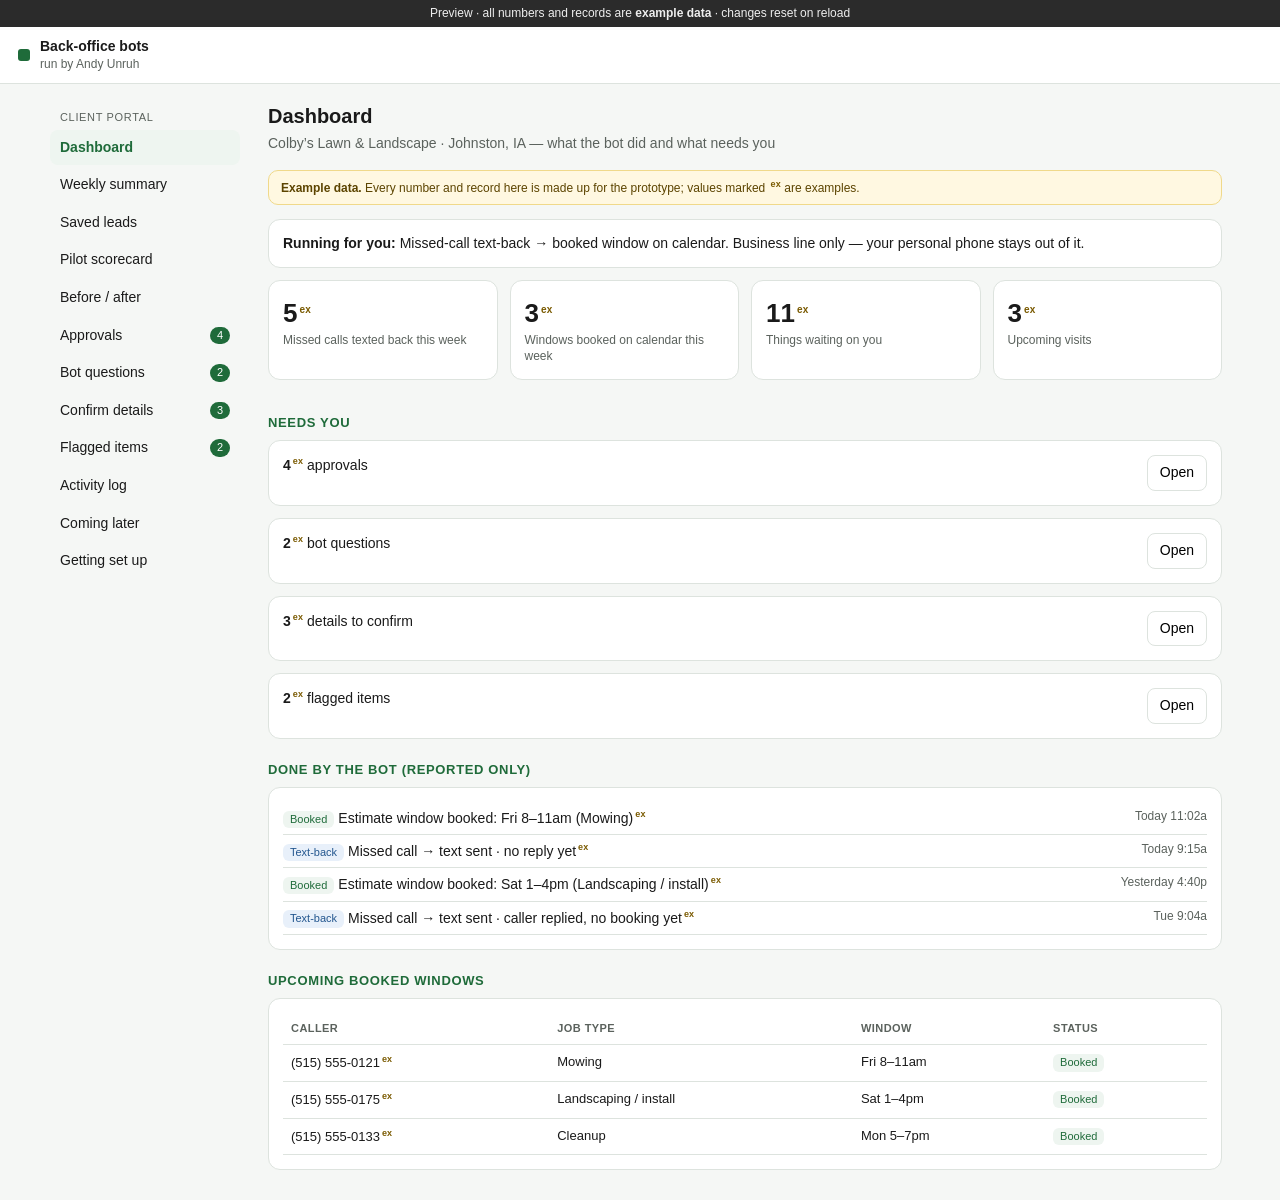
==== c/e19d1443bfefc0c1/index.html @ 12fc7c56 "Polish 2026-10-19: review items 2-6 + Colby client-only copy - Leads: 'Texted back in N min' pill in" ====
<!DOCTYPE html>
<html lang="en"><head><meta charset="utf-8"><meta name="viewport" content="width=device-width,initial-scale=1">
<meta name="robots" content="noindex,nofollow">
<title>Colby’s Lawn  Landscape — bot portal (preview)</title>
<link rel="stylesheet" href="styles.css"></head>
<body>
<div class="proto"><span class="full">Preview · all numbers and records are <b>example data</b> · changes reset on reload</span><span class="short">Preview · <b>example data</b> · resets on reload</span></div>
<header class="top">
  <div class="brand"><span class="dot"></span><div><b>Back-office bots</b><small>run by Andy Unruh</small></div></div>
</header>
<div class="shell">
  <nav id="nav"></nav>
  <main id="main"></main>
</div>
<div id="modal" class="modal hidden"><div class="mbox" id="mbox" role="dialog" aria-modal="true"></div></div>
<div id="toast" class="toast hidden" role="status"></div>
<script src="data.js"></script>
<script src="app.js"></script>
<script src="extras.js"></script>
<script>render()</script>
</body></html>
---- c/e19d1443bfefc0c1/styles.css ----
:root{--ink:#1a1a1a;--muted:#5b625d;--line:#dde3de;--bg:#f5f7f5;--accent:#1f6b3a;--soft:#eef5f0;--warn:#a15c00;--warnbg:#fff4e0;--bad:#a12a2a;--badbg:#fbeaea;--blue:#24578f;--bluebg:#e8f0fa}
*{box-sizing:border-box}body{margin:0;font-family:-apple-system,BlinkMacSystemFont,"Segoe UI",Roboto,"Liberation Sans",sans-serif;color:var(--ink);background:var(--bg);font-size:14px;line-height:1.4}
.proto{background:#2b2b2b;color:#eee;font-size:12px;padding:5px 14px;text-align:center}
.top{display:flex;justify-content:space-between;align-items:center;gap:12px;flex-wrap:wrap;padding:10px 18px;background:#fff;border-bottom:1px solid var(--line)}
.brand{display:flex;gap:10px;align-items:center}.brand small{display:block;color:var(--muted);font-size:12px}.dot{width:12px;height:12px;border-radius:3px;background:var(--accent)}
.ctrls{display:flex;gap:12px;align-items:center;flex-wrap:wrap}.ctrls label{font-size:12px;color:var(--muted);display:flex;gap:6px;align-items:center}
select,input,textarea{font:inherit;font-size:16px;padding:6px 8px;border:1px solid var(--line);border-radius:8px;background:#fff}textarea{width:100%;min-height:96px;resize:vertical;display:block;margin:4px 0}
.seg{display:flex;border:1px solid var(--line);border-radius:8px;overflow:hidden}.seg button{border:0;background:#fff;padding:7px 12px;cursor:pointer;font:inherit}.seg button.on{background:var(--accent);color:#fff}
.shell{display:flex;max-width:1200px;margin:0 auto}
nav{width:210px;padding:14px 10px;flex-shrink:0;position:relative}nav a{display:flex;align-items:center;gap:8px;justify-content:space-between;padding:8px 10px;border-radius:8px;color:var(--ink);text-decoration:none;margin-bottom:2px;cursor:pointer}nav a.on{background:var(--soft);color:var(--accent);font-weight:600}nav a:hover{background:#eaefeb}
nav .sec{font-size:11px;text-transform:uppercase;letter-spacing:.06em;color:var(--muted);margin:12px 10px 4px}
.cnt{background:var(--accent);color:#fff;border-radius:10px;font-size:11px;padding:1px 7px}
main{flex:1;padding:18px;min-width:0}
h1{font-size:20px;margin:0 0 4px}.sub{color:var(--muted);margin:0 0 16px}
h2{font-size:13px;text-transform:uppercase;letter-spacing:.05em;color:var(--accent);margin:22px 0 8px}
.card{background:#fff;border:1px solid var(--line);border-radius:12px;padding:14px;margin-bottom:12px}
.grid{display:grid;grid-template-columns:repeat(auto-fit,minmax(170px,1fr));gap:12px}
.stat .n{font-size:26px;font-weight:700}.stat .l{color:var(--muted);font-size:12px}
.exm{font-size:9px;font-weight:600;color:#7a5a00;margin-left:2px;letter-spacing:.02em;cursor:help;font-family:inherit}.stat .n .exm{font-size:10px}
.exbanner{background:#fff8e1;border:1px solid #f0d98a;color:#5c4400;border-radius:10px;padding:7px 12px;margin:0 0 14px}
.tag{display:inline-block;font-size:11px;border-radius:6px;padding:1px 7px;background:var(--soft);color:var(--accent);margin-right:4px}.tag.warn{background:var(--warnbg);color:var(--warn)}.tag.bad{background:var(--badbg);color:var(--bad)}.tag.blue{background:var(--bluebg);color:var(--blue)}.tag.gray{background:#eee;color:#555}
.row{display:flex;justify-content:space-between;gap:10px;align-items:flex-start;flex-wrap:wrap}.muted{color:var(--muted)}.small{font-size:12px}
.btns{display:flex;gap:8px;flex-wrap:wrap;margin-top:10px}
button.b{border:1px solid var(--line);background:#fff;border-radius:8px;padding:7px 12px;cursor:pointer;font:inherit}button.b:hover{background:#f0f0f0}
button.p{background:var(--accent);border-color:var(--accent);color:#fff}button.p:hover{background:#17532c}button.r{color:var(--bad);border-color:#e6bcbc}
.sms{background:var(--bg);border-radius:10px;padding:10px;margin-top:8px}.msg{max-width:80%;padding:7px 10px;border-radius:12px;margin:4px 0;font-size:13px}.msg.in{background:#fff;border:1px solid var(--line)}.msg.out{background:var(--accent);color:#fff;margin-left:auto}.msg small{display:block;opacity:.7;font-size:10px}
table{width:100%;border-collapse:collapse;font-size:13px}td,th{text-align:left;padding:8px;border-bottom:1px solid var(--line);vertical-align:top}th{font-size:11px;text-transform:uppercase;color:var(--muted);letter-spacing:.04em}
.tw{overflow-x:auto}
.sw{position:relative;display:inline-block;width:42px;height:24px}.sw input{opacity:0;width:0;height:0}.sw span{position:absolute;inset:0;background:#c9cfca;border-radius:24px;cursor:pointer;transition:.2s}.sw span:before{content:"";position:absolute;width:18px;height:18px;left:3px;top:3px;background:#fff;border-radius:50%;transition:.2s}.sw input:checked+span{background:var(--accent)}.sw input:checked+span:before{transform:translateX(18px)}
.later{border-style:dashed;border-color:#b9c2bb;background:#fbfcfb}
.banner{border-radius:10px;padding:10px 12px;margin-bottom:12px}.banner.admin{background:#2b2b2b;color:#fff}.banner.paused{background:var(--warnbg);color:var(--warn);border:1px solid #f0d098}
.empty{text-align:center;color:var(--muted);padding:26px}
.modal{position:fixed;inset:0;background:rgba(0,0,0,.35);display:flex;align-items:center;justify-content:center;padding:16px;z-index:9}.mbox{background:#fff;border-radius:12px;max-width:520px;width:100%;padding:18px;max-height:calc(100vh - 32px);overflow:auto}
.hidden{display:none!important}.toast{position:fixed;bottom:18px;left:50%;transform:translateX(-50%);background:#222;color:#fff;padding:9px 16px;border-radius:8px;z-index:10;display:flex;gap:12px;align-items:center;max-width:calc(100vw - 24px)}.toast .undo{background:#fff;color:#222;border-color:#fff;font-weight:600}
.ph{font-family:ui-monospace,monospace;background:#f3f3f3;border:1px dashed #bbb;border-radius:6px;padding:2px 6px;font-size:12px}
@media(max-width:760px){.shell{flex-direction:column}nav{width:auto;display:flex;overflow-x:auto;gap:4px;padding:8px;background:#fff;border-bottom:1px solid var(--line)}nav .sec{display:none}nav a{white-space:nowrap;margin:0}main{padding:12px}.top{padding:8px 12px}}
button.sm{padding:3px 8px;font-size:13px}.fb{display:inline-flex;gap:4px;margin-left:auto}
.bar{background:#e4e9e5;border-radius:6px;height:10px;overflow:hidden;margin:6px 0}.bar div{background:var(--accent);height:100%}
.tl{display:flex;gap:14px;flex-wrap:wrap;margin-top:8px;color:var(--ink)}.card.hl{border-left:4px solid var(--warn)}
body.demo .proto,body.demo .ctrls,body.demo #menuBtn,body.demo nav .sec{display:none}

/* --- polish 2026-10-17 --- */
.tel,.nw{white-space:nowrap}
.msg.sys{margin:6px auto;max-width:90%;background:transparent;border:1px dashed var(--line);color:var(--muted);text-align:center;font-size:12px}
.logrow{padding:6px 0;border-bottom:1px solid var(--line)}
details summary{cursor:pointer;margin-top:6px;display:flex;align-items:center}
.later .muted{color:var(--muted)}
#menuBtn{display:none}
.exitlink{background:none;border:0;padding:4px 6px;font:inherit;font-size:12px;color:var(--muted);text-decoration:underline;cursor:pointer;margin-left:auto}
label.chk{display:inline-flex;gap:8px;align-items:center}
.proto .short{display:none}
/* Touch targets: 44px on touch screens and phones; switches get a 44px hit area around the 42x24 track */
@media (pointer:coarse),(max-width:760px){
  button,select,.seg button,nav a,summary,input:not([type=checkbox]):not([type=radio]),.exitlink{min-height:44px}
  button.sm{min-width:44px}
  .sw{width:52px;height:44px;vertical-align:middle}.sw span{inset:10px 5px}
  label.chk input{width:22px;height:22px}
  .exitlink{display:inline-flex;align-items:center}
}
/* Compact iPhone header: one-line proto bar, brand + menu button on one row, tenant/role tucked in a menu */
@media(max-width:760px){
  .proto{padding:3px 12px;font-size:11px;white-space:nowrap;overflow:hidden;text-overflow:ellipsis}.proto .full{display:none}.proto .short{display:inline}
  .top{flex-wrap:nowrap;padding:4px 12px;gap:8px}.brand small{display:inline;margin-left:6px}.brand b{font-size:14px}
  #menuBtn{display:inline-flex;align-items:center;margin-left:auto;font-size:13px}
  .ctrls{display:none}.top.open{flex-wrap:wrap}.top.open .ctrls{display:flex;width:100%;padding:6px 0 4px}
  nav{padding:4px 8px;scrollbar-width:none}nav::-webkit-scrollbar{display:none}
  nav.fr{-webkit-mask-image:linear-gradient(to right,#000 82%,transparent);mask-image:linear-gradient(to right,#000 82%,transparent)}
  nav.fl{-webkit-mask-image:linear-gradient(to left,#000 82%,transparent);mask-image:linear-gradient(to left,#000 82%,transparent)}
  nav.fl.fr{-webkit-mask-image:linear-gradient(to right,transparent,#000 12%,#000 82%,transparent);mask-image:linear-gradient(to right,transparent,#000 12%,#000 82%,transparent)}
  h1{font-size:18px}
}

/* --- polish 2026-10-19 --- */
.speed{margin-top:6px}
/* Setup steps: non-interactive status icon + fixed action column so buttons line up */
.steprow{display:grid;grid-template-columns:24px 1fr 150px;gap:10px;align-items:center}
.steprow .act{display:flex;justify-content:flex-end;text-align:right}.steprow .act .b{width:100%}
.si{width:22px;height:22px;border-radius:50%;border:2px dashed #b9c2bb;display:inline-flex;align-items:center;justify-content:center;font-size:13px;font-weight:700;color:#fff}
.si.done{background:var(--accent);border:2px solid var(--accent)}
@media(max-width:760px){
  table.bookings .st{display:none} /* always "Booked"; keeps the table inside 390px */
  table.bookings td,table.bookings th{padding:8px 6px}
  .steprow{grid-template-columns:22px 1fr 112px;gap:8px}
}
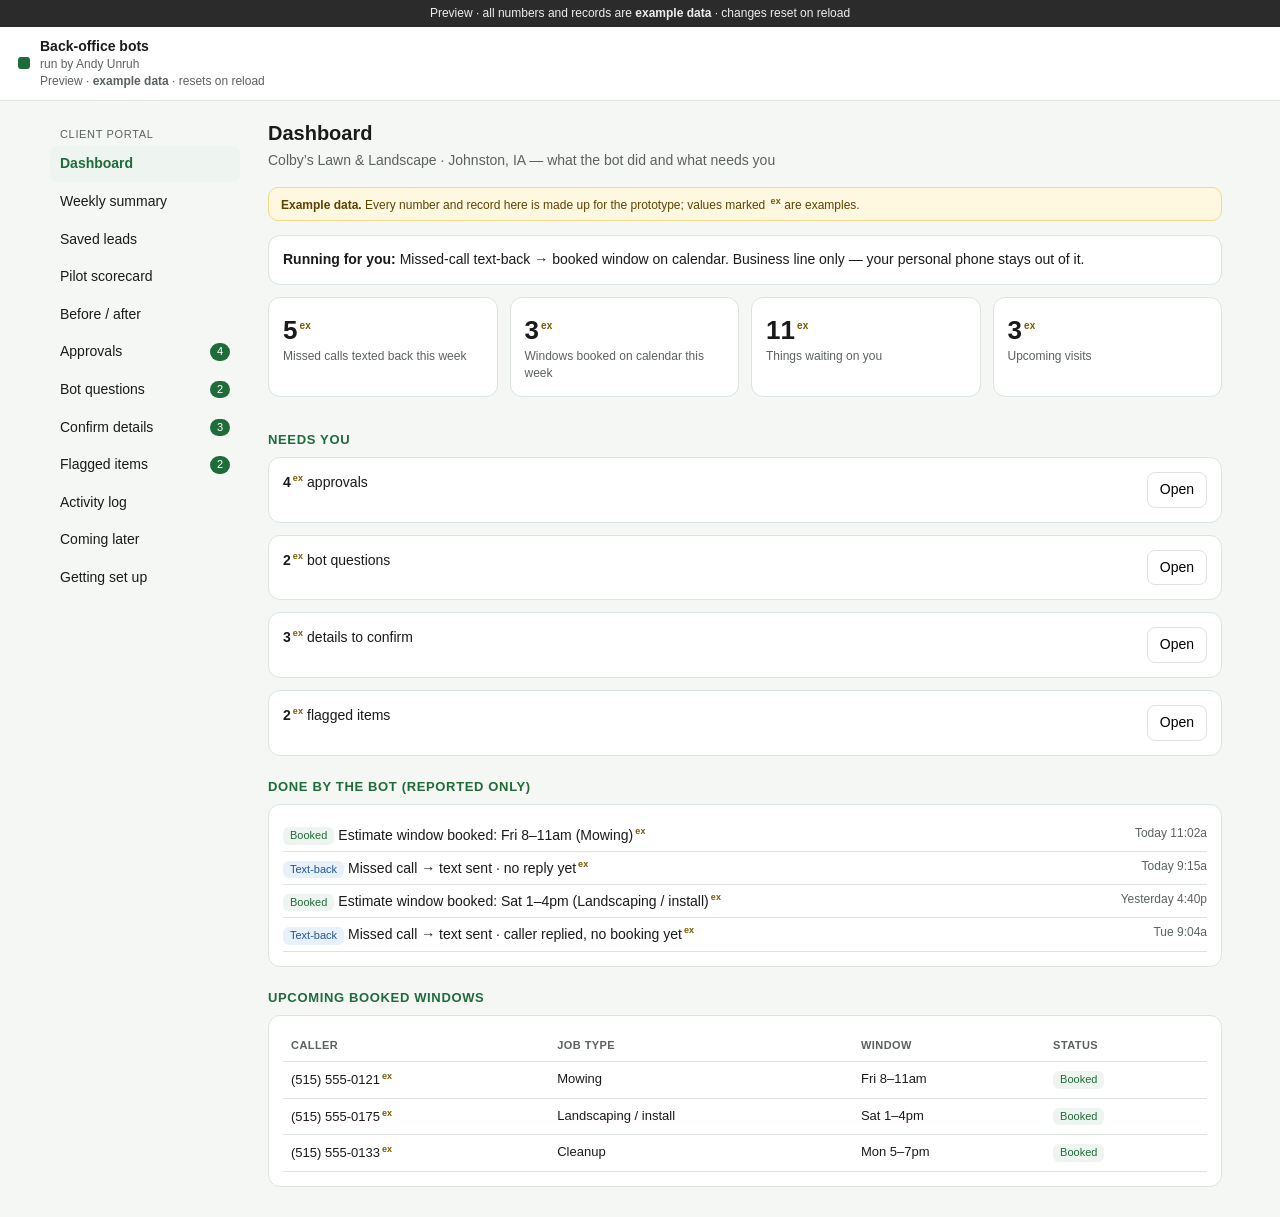
==== commit 66198365: "Polish 2026-11-02: client-copy title escaping, one-line setup pill, single owner for starting number" ====
--- a/c/e19d1443bfefc0c1/index.html
+++ b/c/e19d1443bfefc0c1/index.html
@@ -1,12 +1,12 @@
 <!DOCTYPE html>
 <html lang="en"><head><meta charset="utf-8"><meta name="viewport" content="width=device-width,initial-scale=1">
 <meta name="robots" content="noindex,nofollow">
-<title>Colby’s Lawn  Landscape — bot portal (preview)</title>
+<title>Colby’s Lawn &amp; Landscape — bot portal (preview)</title>
 <link rel="stylesheet" href="styles.css"></head>
 <body>
 <div class="proto"><span class="full">Preview · all numbers and records are <b>example data</b> · changes reset on reload</span><span class="short">Preview · <b>example data</b> · resets on reload</span></div>
 <header class="top">
-  <div class="brand"><span class="dot"></span><div><b>Back-office bots</b><small>run by Andy Unruh</small></div></div>
+  <div class="brand"><span class="dot"></span><div><b>Back-office bots</b><small>run by Andy Unruh</small><small class="pnote">Preview · <b>example data</b> · resets on reload</small></div></div>
 </header>
 <div class="shell">
   <nav id="nav"></nav>
--- a/c/e19d1443bfefc0c1/styles.css
+++ b/c/e19d1443bfefc0c1/styles.css
@@ -82,3 +82,21 @@
   table.bookings td,table.bookings th{padding:8px 6px}
   .steprow{grid-template-columns:22px 1fr 112px;gap:8px}
 }
+
+/* --- polish 2026-11-02 --- */
+.pnote{display:none}
+.steprow .act .tag{white-space:nowrap}
+@media (pointer:coarse),(max-width:760px){
+  /* whole label is the tap target; checkbox sits centred in a 44x44 box */
+  label.chk{min-height:44px;gap:0;padding-right:6px}label.chk input{margin:11px;flex-shrink:0}
+}
+@media(max-width:760px){
+  .steprow{grid-template-columns:22px 1fr 146px}
+  /* header: example-data note moves into the brand block, saving the separate bar */
+  .proto{display:none}
+  .top{padding:2px 12px}.brand{min-width:0}.brand>div{min-width:0;line-height:1.2}
+  .brand b,.brand small{white-space:nowrap}.brand small{font-size:11px}
+  .brand .pnote{display:block;margin-left:0;color:var(--ink);overflow:hidden;text-overflow:ellipsis}
+  body.demo .pnote{display:none}
+  nav{padding:2px 8px}
+}
